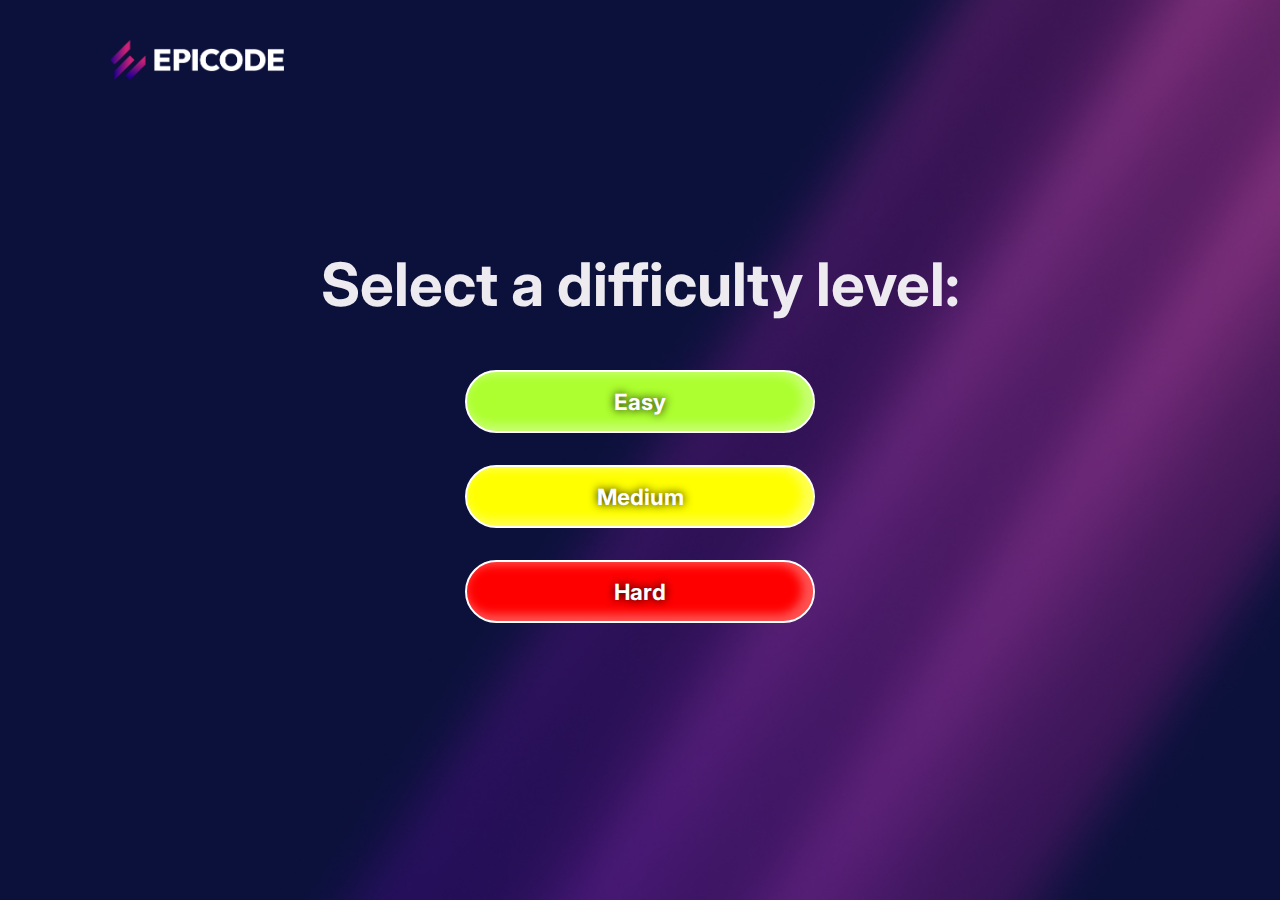
==== difficolta.html @ 4af20414 "Sistemazione Titoli" ====
<!DOCTYPE html>
<html lang="en">
  <head>
    <meta charset="UTF-8" />
    <meta name="viewport" content="width=device-width, initial-scale=1.0" />
    <link rel="stylesheet" href="./assets/style.css" />
    <link rel="stylesheet" href="./assets/difficolta.css" />
    <title>Select Difficult</title>
  </head>
  <body>
    <header>
      <div>
        <img src="assets/img/epicode_logo.png" alt="epicode_logo" id="logo" />
      </div>
    </header>
    <main>
      <section>
        <h1>Select a difficulty level:</h1>
        <div>
          <button type="button" id="easyButton" class="buttonDifficulty">Easy</button>
          <button type="button" id="normalButton" class="buttonDifficulty">Medium</button>
          <button type="button" id="hardButton" class="buttonDifficulty">Hard</button>
        </div>
      </section>
    </main>
    <script src="./scripts/difficolta.js"></script>
  </body>
</html>
---- assets/style.css ----
@import url("https://fonts.googleapis.com/css2?family=Inter:ital,opsz,wght@0,14..32,100..900;1,14..32,100..900&family=Outfit:wght@100..900&display=swap");
@import url("https://fonts.googleapis.com/css2?family=Outfit:wght@100..900&display=swap");

/* colore e font di base per i testi */
* {
  color: white;
  font-family: "Inter", sans-serif;
}

header {
  text-align: left;
  margin-top: 20px;
  height: 120px;
}

header div {
  text-align: left;
}

#logo {
  display: inline-block;
  height: 40px;
  margin-top: 40px;
}

body {
  margin: 0;
  height: 100vh;
  background-image: url(./img/bg.jpg);
  background-size: cover;
  box-sizing: border-box;
}

header,
main,
footer {
  text-align: center;
  margin: auto;
  width: 1060px;
}

h1 {
  font-size: 4.5rem;
  color: #edeaf0;
  margin-top: 10rem;
}

p {
  color: #edeaf0;
}
---- assets/difficolta.css ----
@import url("https://fonts.googleapis.com/css2?family=Inter:ital,opsz,wght@0,14..32,100..900;1,14..32,100..900&family=Outfit:wght@100..900&display=swap");
@import url("https://fonts.googleapis.com/css2?family=Outfit:wght@100..900&display=swap");

h1 {
  font-size: 60px;
  margin-top: 30px;
  margin-bottom: 50px;
}

header {
  margin-bottom: 8rem;
}

section div {
  margin: auto;
  width: 350px;
}

.buttonDifficulty {
  display: block;
  width: 100%;
  padding-block: 1rem;
  padding-inline: 1rem;
  margin-block: 2rem;
  /* stile */
  border: 2px solid white;
  border-radius: 50px;
  box-shadow: inset -6px -2px 10px 5px #ffffff51;
  /* font */
  font-size: 1.4rem;
  font-weight: 700;
  text-shadow: 0px 0px 10px rgb(0 0 0);
  cursor: pointer;
}

.buttonDifficulty:hover {
  box-shadow: 1px 2px 10px 5px #ffffff51;
}

#easyButton {
  background-color: greenyellow;
}

#normalButton {
  background-color: yellow;
}

#hardButton {
  background-color: red;
}
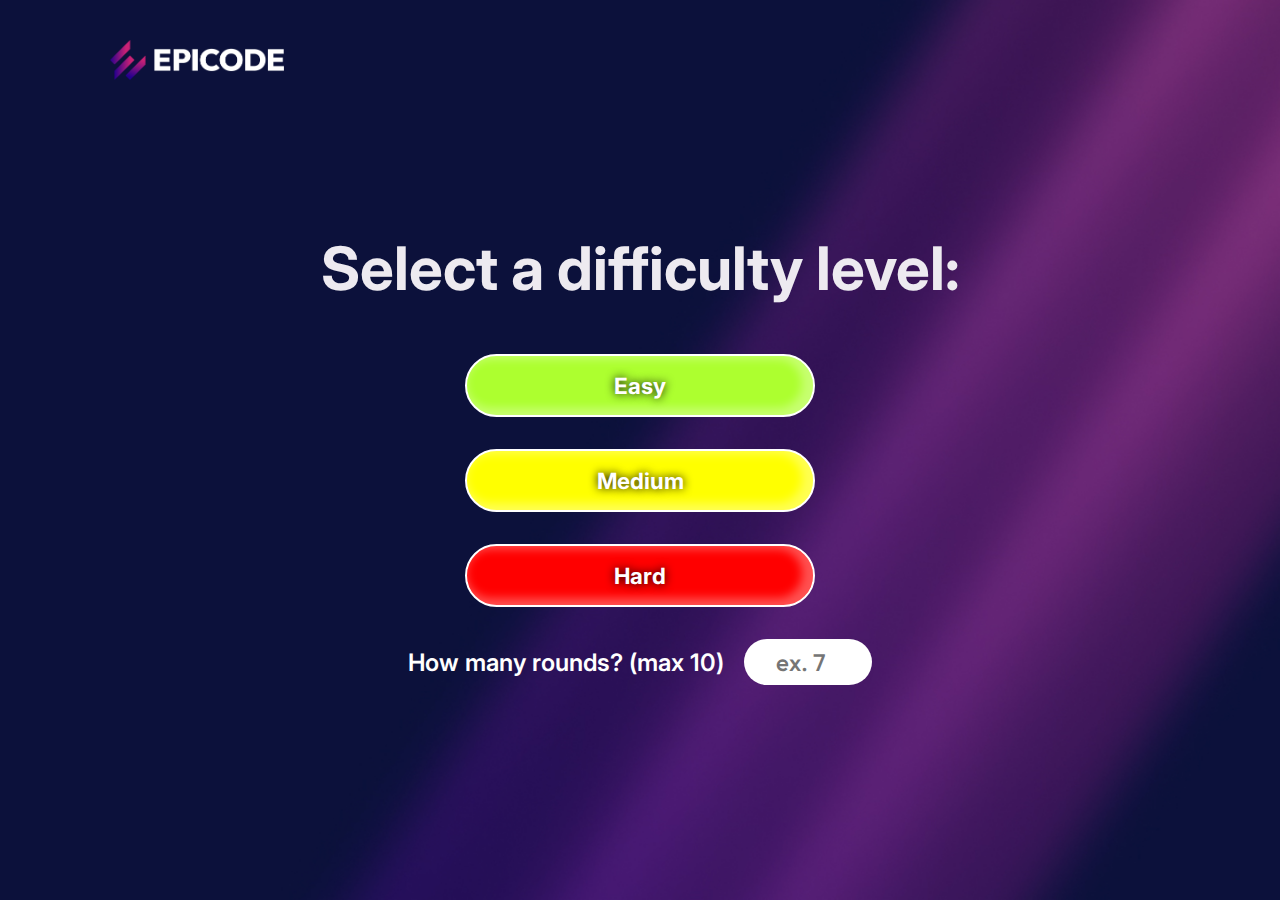
==== commit 061b2b10: "in lavorazione" ====
--- a/difficolta.html
+++ b/difficolta.html
@@ -22,6 +22,14 @@
           <button type="button" id="hardButton" class="buttonDifficulty">Hard</button>
         </div>
       </section>
+      <!-- menu a tendina -->
+      <section class="menu">
+
+          <label for="quantity">How many rounds? (max 10)</label>
+          <input type="number" id="quantity" name="quantity" placeholder="ex. 7" min="1" max="10" />
+        
+        </select>
+      </section>
     </main>
     <script src="./scripts/difficolta.js"></script>
   </body>
--- a/assets/style.css
+++ b/assets/style.css
@@ -40,7 +40,7 @@
 }
 
 h1 {
-  font-size: 4.5rem;
+  font-size: 60px;
   color: #edeaf0;
   margin-top: 10rem;
 }
--- a/assets/difficolta.css
+++ b/assets/difficolta.css
@@ -8,7 +8,7 @@
 }
 
 header {
-  margin-bottom: 8rem;
+  margin-bottom: 7rem;
 }
 
 section div {
@@ -48,3 +48,26 @@
 #hardButton {
   background-color: red;
 }
+
+.menu {
+  text-align: center;
+  vertical-align: middle;
+}
+
+label {
+  font-size: 1.5rem;
+  font-weight: 600;
+}
+
+#quantity {
+  text-align: center;
+  color: black;
+  border-radius: 50px;
+  border: 0;
+  margin-left: 1rem;
+  font-family: "Outfit";
+  font-size: 1.5rem;
+  font-weight: 500;
+  padding-block: 0.5rem;
+  padding-inline: 0.4rem;
+}
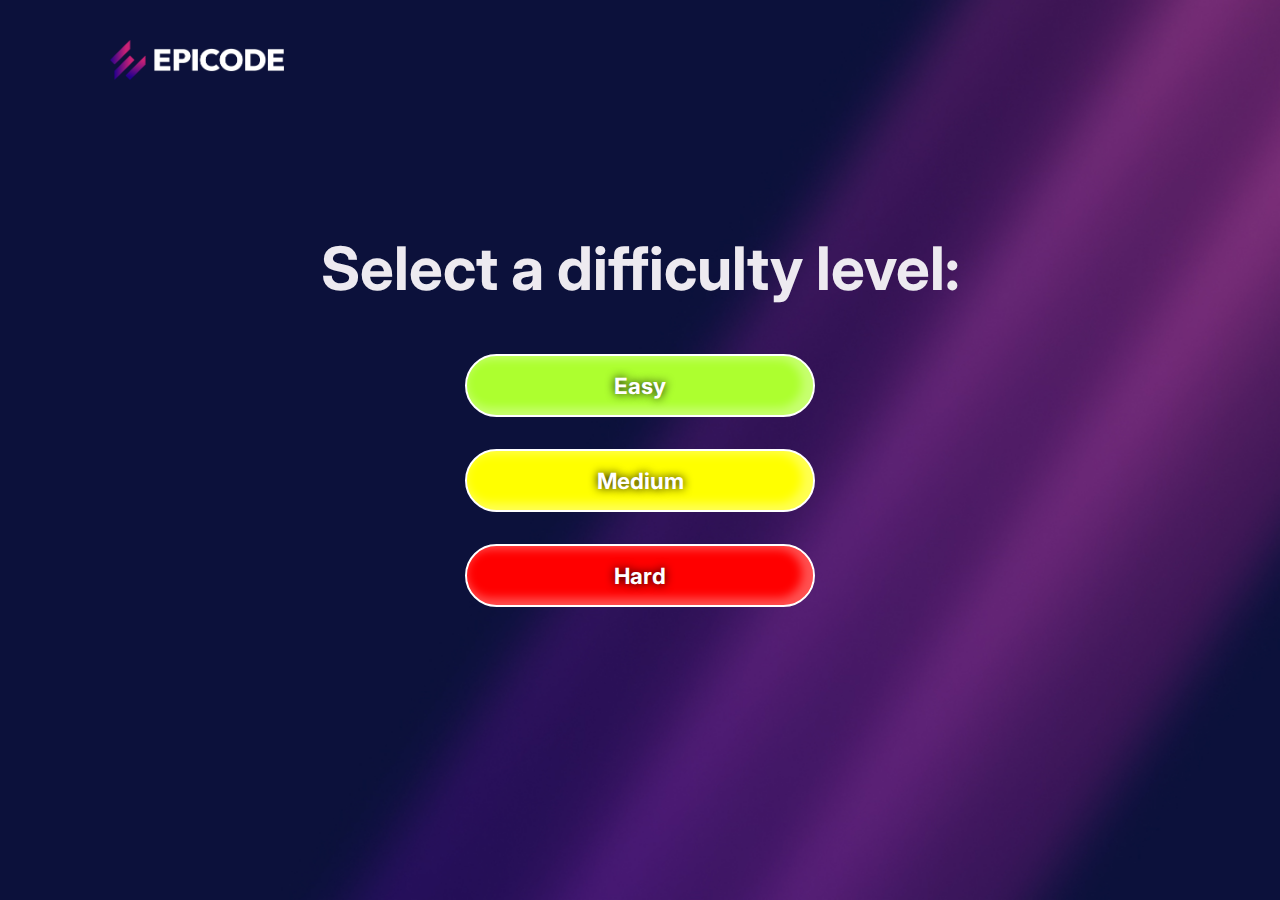
==== commit 7cc0d4c0: "FIX DI DIO" ====
--- a/difficolta.html
+++ b/difficolta.html
@@ -23,13 +23,13 @@
         </div>
       </section>
       <!-- menu a tendina -->
-      <section class="menu">
+      <!-- <section class="menu">
 
-          <label for="quantity">How many rounds? (max 10)</label>
+          <label for="quantity">How many rounds? (max <span id="maxQ">10</span>)</label>
           <input type="number" id="quantity" name="quantity" placeholder="ex. 7" min="1" max="10" />
         
         </select>
-      </section>
+      </section> -->
     </main>
     <script src="./scripts/difficolta.js"></script>
   </body>
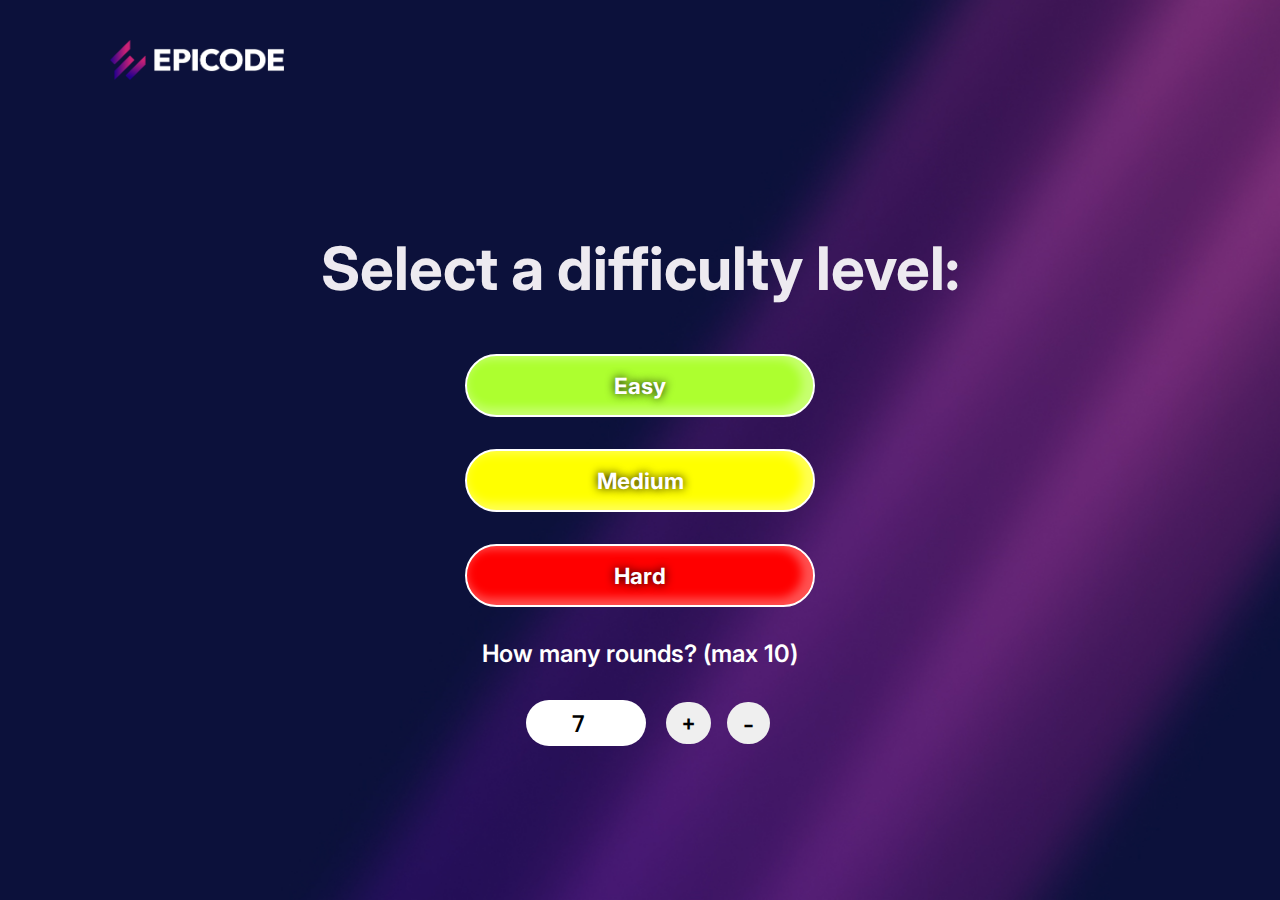
==== commit f39cc9fb: "add feature round" ====
--- a/difficolta.html
+++ b/difficolta.html
@@ -23,13 +23,13 @@
         </div>
       </section>
       <!-- menu a tendina -->
-      <!-- <section class="menu">
+      <section class="menu">
 
           <label for="quantity">How many rounds? (max <span id="maxQ">10</span>)</label>
-          <input type="number" id="quantity" name="quantity" placeholder="ex. 7" min="1" max="10" />
-        
+          <input type="number" id="quantity" name="quantity" value="7" min="1" max="10" readonly/>
+        <button class="inp" id="add" type="button">+</button><button class="inp" id="remove" type="button">-</button>
         </select>
-      </section> -->
+      </section>
     </main>
     <script src="./scripts/difficolta.js"></script>
   </body>
--- a/assets/difficolta.css
+++ b/assets/difficolta.css
@@ -55,8 +55,10 @@
 }
 
 label {
+  display: block;
   font-size: 1.5rem;
   font-weight: 600;
+  margin-bottom: 2rem;
 }
 
 #quantity {
@@ -69,5 +71,17 @@
   font-size: 1.5rem;
   font-weight: 500;
   padding-block: 0.5rem;
-  padding-inline: 0.4rem;
 }
+
+.inp {
+  text-align: center;
+  color: black;
+  border-radius: 50px;
+  border: 0;
+  margin-left: 1rem;
+  font-family: "Outfit";
+  font-size: 1.5rem;
+  font-weight: 500;
+  padding-block: 0.4rem;
+  padding-inline: 1rem;
+}
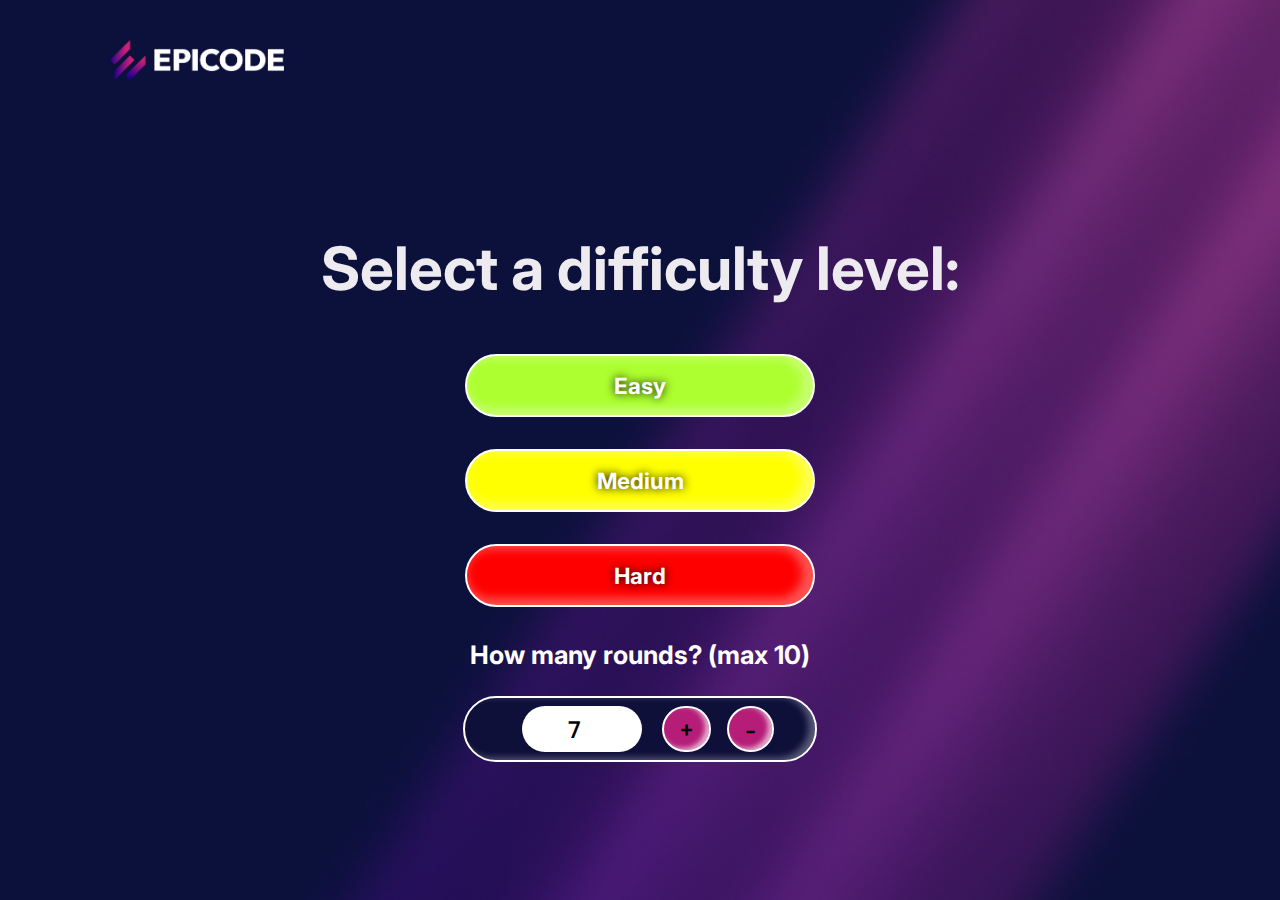
==== commit 70fefa8c: "fix css round" ====
--- a/difficolta.html
+++ b/difficolta.html
@@ -23,9 +23,8 @@
         </div>
       </section>
       <!-- menu a tendina -->
+      <h3 for="quantity">How many rounds? (max <span id="maxQ">10</span>)</h3>
       <section class="menu">
-
-          <label for="quantity">How many rounds? (max <span id="maxQ">10</span>)</label>
           <input type="number" id="quantity" name="quantity" value="7" min="1" max="10" readonly/>
         <button class="inp" id="add" type="button">+</button><button class="inp" id="remove" type="button">-</button>
         </select>
--- a/assets/difficolta.css
+++ b/assets/difficolta.css
@@ -61,6 +61,20 @@
   margin-bottom: 2rem;
 }
 
+h3 {
+  font-size: 1.6rem;
+}
+
+.menu {
+  border-radius: 50px;
+  background-color: #0f103a;
+  border: 2px solid white;
+  box-shadow: inset -6px -2px 7px 0px #ffffff51;
+  padding-block: 0.5rem;
+  width: 350px;
+  margin: auto;
+}
+
 #quantity {
   text-align: center;
   color: black;
@@ -84,4 +98,16 @@
   font-weight: 500;
   padding-block: 0.4rem;
   padding-inline: 1rem;
+  border: 2px solid white;
+  background-color: #b61d79;
+  box-shadow: inset -4px -2px 5px 0px #ffffffa3;
 }
+
+.inp:hover {
+  box-shadow: 0px 0px 3px 3px #ffffffa3;
+}
+
+.inp:active {
+  transition: 150ms;
+  box-shadow: 0px 0px 5px 5px #ffffffa3;
+}
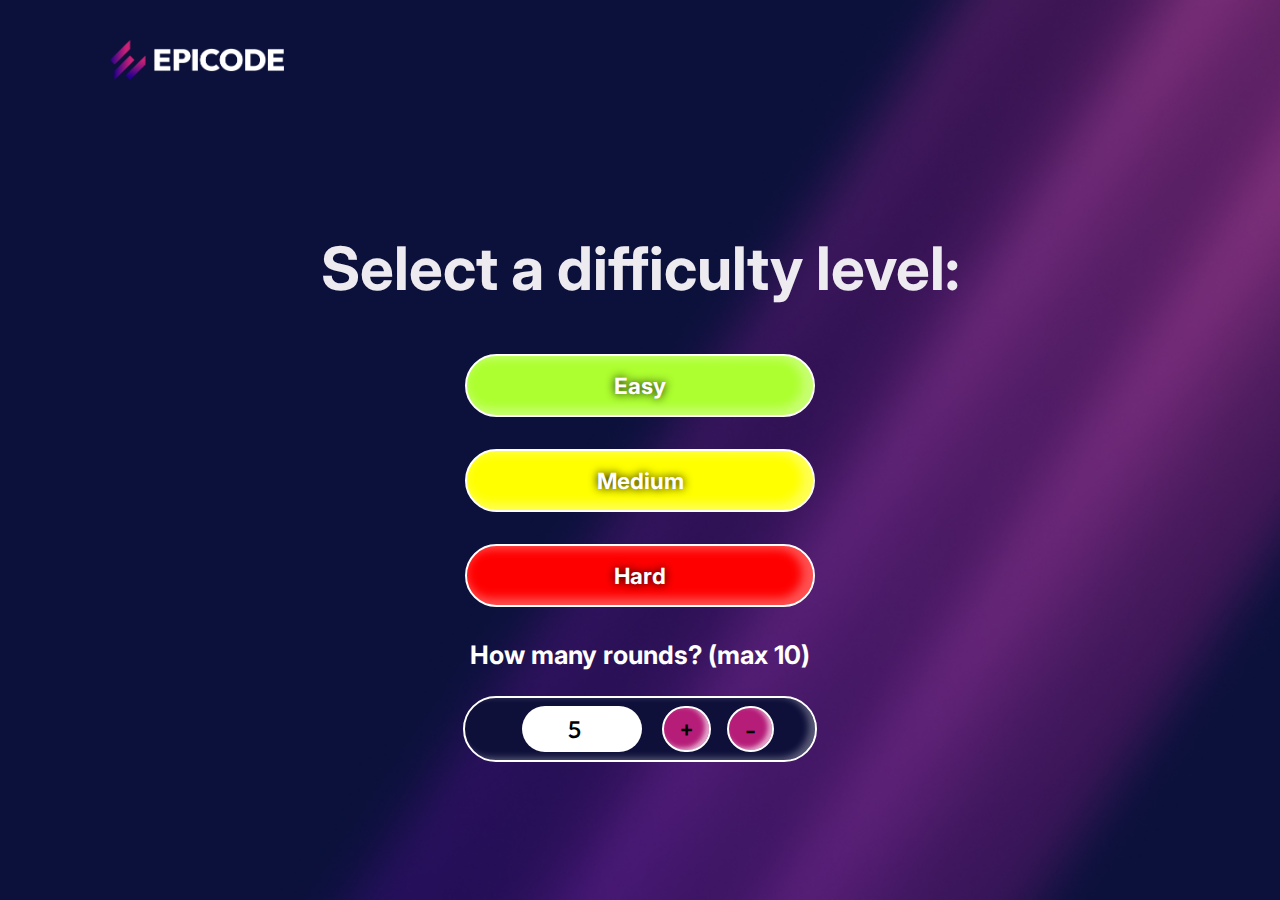
==== commit 11530053: "min" ====
--- a/difficolta.html
+++ b/difficolta.html
@@ -25,7 +25,7 @@
       <!-- menu a tendina -->
       <h3 for="quantity">How many rounds? (max <span id="maxQ">10</span>)</h3>
       <section class="menu">
-          <input type="number" id="quantity" name="quantity" value="7" min="1" max="10" readonly/>
+          <input type="number" id="quantity" name="quantity" value="5" min="5" max="10" readonly/>
         <button class="inp" id="add" type="button">+</button><button class="inp" id="remove" type="button">-</button>
         </select>
       </section>
